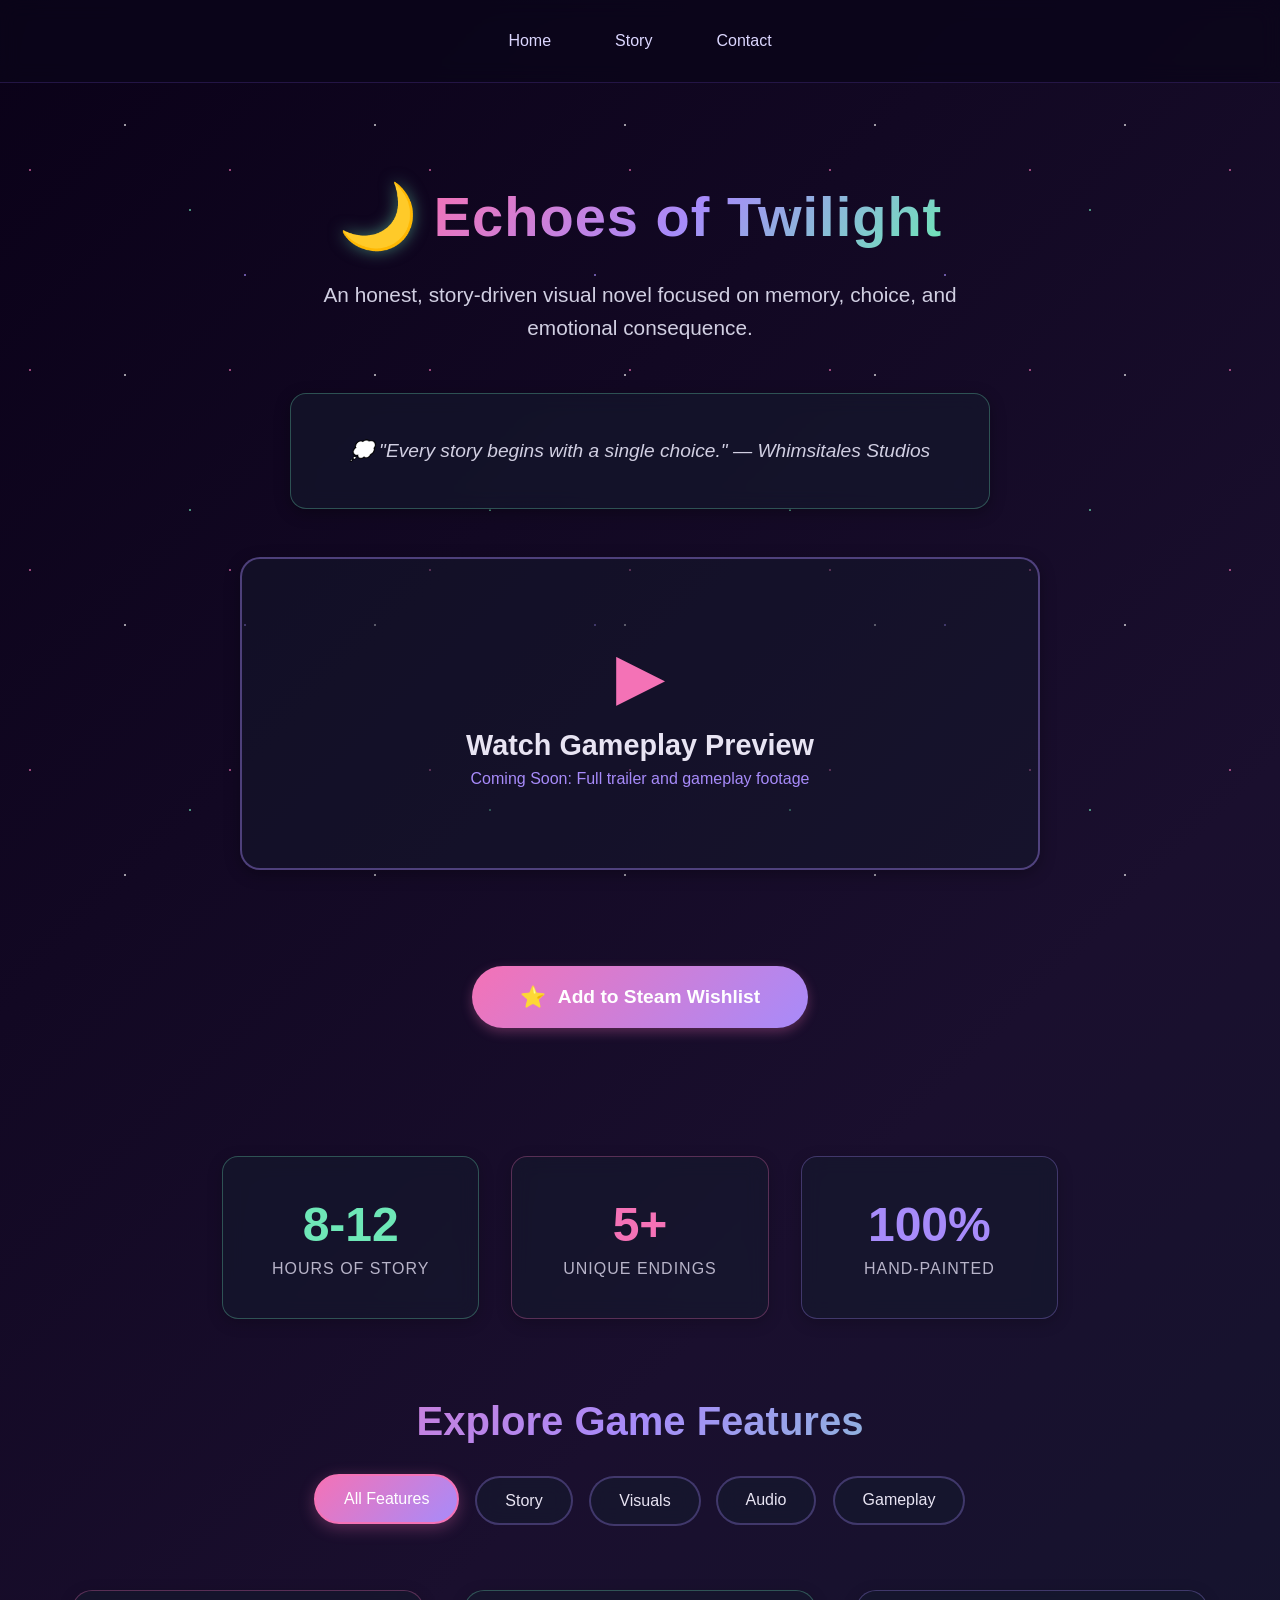
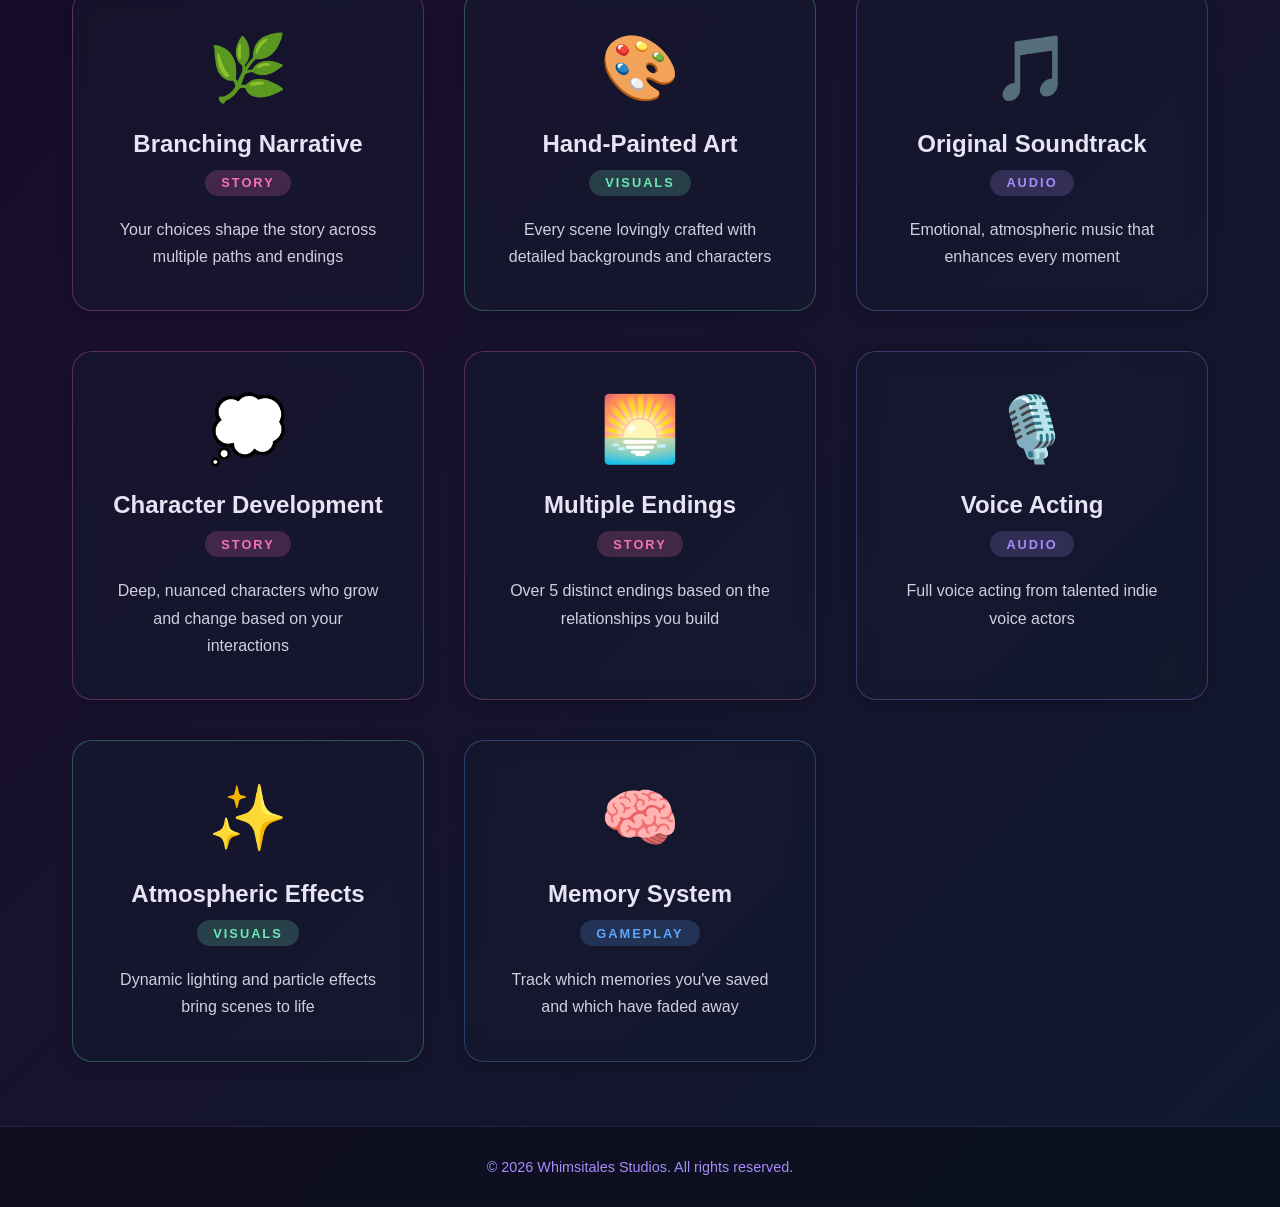
==== index.html @ ccbd85d8 "Add files via upload" ====
<!DOCTYPE html>
<html lang="en">
<head>
  <meta charset="UTF-8">
  <meta name="viewport" content="width=device-width, initial-scale=1.0">
  <title>Echoes of Twilight</title>
  <link rel="stylesheet" href="index.css">
</head>

<body>

<!-- Navigation with hamburger menu -->
<nav>
  <!-- Hamburger button (hidden on desktop, visible on mobile) -->
  <button class="hamburger" aria-label="Toggle navigation">
    <span></span>
    <span></span>
    <span></span>
  </button>
  
  <div class="nav-links">
    <a href="index.html">Home</a>
    <a href="about.html">Story</a>
    <a href="contact.html">Contact</a>
  </div>
</nav>

<main>
  <!-- Hero section with visual improvements -->
  <header class="hero">
    <div class="hero-content">
      <div class="game-logo">
        <span class="logo-icon">🌙</span>
        <h1>Echoes of Twilight</h1>
      </div>
      <p class="tagline">An honest, story-driven visual novel focused on memory, choice, and emotional consequence.</p>

      <!-- Quote of the Day - Fits narrative theme -->
      <div class="daily-quote">
        <!-- JavaScript will populate this with inspirational quote -->
      </div>

      <!-- Video placeholder with better styling -->
      <div class="video-placeholder">
        <div class="play-icon">▶</div>
        <p class="video-title">Watch Gameplay Preview</p>
        <p class="video-note">Coming Soon: Full trailer and gameplay footage</p>
      </div>

      <button class="cta-button glow">
        <span class="button-icon">⭐</span>
        Add to Steam Wishlist
      </button>
    </div>
  </header>

  <!-- Key Stats Section -->
  <section class="stats-section">
    <div class="stat-card">
      <div class="stat-number">8-12</div>
      <div class="stat-label">Hours of Story</div>
    </div>
    <div class="stat-card">
      <div class="stat-number">5+</div>
      <div class="stat-label">Unique Endings</div>
    </div>
    <div class="stat-card">
      <div class="stat-number">100%</div>
      <div class="stat-label">Hand-Painted</div>
    </div>
  </section>

  <!-- Filter Buttons for Features -->
  <section class="filter-section">
    <h2>Explore Game Features</h2>
    <div class="filter-buttons">
      <button class="filter-btn active" data-filter="all">All Features</button>
      <button class="filter-btn" data-filter="story">Story</button>
      <button class="filter-btn" data-filter="visuals">Visuals</button>
      <button class="filter-btn" data-filter="audio">Audio</button>
      <button class="filter-btn" data-filter="gameplay">Gameplay</button>
    </div>
  </section>

  <!-- Features Grid - JavaScript will dynamically render content here -->
  <!-- This section is EMPTY in HTML - JS builds it entirely -->
  <section class="features-container">
    <div class="features-grid">
      <!-- Dynamic content will be inserted here by JavaScript -->
    </div>
  </section>
</main>

<!-- Back to Top Button -->
<button class="back-to-top" aria-label="Back to top">↑</button>

<footer>
  <p>&copy; 2026 Whimsitales Studios. All rights reserved.</p>
</footer>

<!-- Link to external JavaScript file -->
<script src="index.js"></script>

</body>
</html>
---- index.css ----
/* Box model reset */
* {
  box-sizing: border-box;
  margin: 0;
  padding: 0;
}

body {
  background: linear-gradient(135deg, #0a0118 0%, #1a0f2e 50%, #0f1a2e 100%);
  color: #e8e4f3;
  font-family: 'Arial', sans-serif;
  min-height: 100vh;
  position: relative;
  overflow-x: hidden;
}

/* Visible animated background stars */
body::before {
  content: '';
  position: fixed;
  width: 100%;
  height: 100%;
  top: 0;
  left: 0;
  background-image: 
    radial-gradient(circle, #fff 1px, transparent 1px),
    radial-gradient(circle, #6ee7b7 1px, transparent 1px),
    radial-gradient(circle, #f472b6 1px, transparent 1px),
    radial-gradient(circle, #a78bfa 1px, transparent 1px);
  background-size: 250px 250px, 300px 300px, 200px 200px, 350px 350px;
  background-position: 0 0, 40px 60px, 130px 270px, 70px 100px;
  opacity: 0.6;
  z-index: 0;
  pointer-events: none;
}

@keyframes twinkle {
  0%, 100% { opacity: 0.5; }
  50% { opacity: 0.8; }
}

/* ============================================
   NAVIGATION - RESPONSIVE WITH HAMBURGER
   ============================================ */

nav {
  display: flex;
  justify-content: center;
  align-items: center;
  padding: 1.5rem 2rem;
  background: rgba(10, 5, 25, 0.8);
  backdrop-filter: blur(10px);
  border-bottom: 1px solid rgba(139, 92, 246, 0.2);
  position: sticky;
  top: 0;
  z-index: 1000;
}

/* Hamburger button (hidden on desktop) */
.hamburger {
  display: none;
  flex-direction: column;
  gap: 4px;
  background: none;
  border: none;
  cursor: pointer;
  padding: 0.5rem;
  z-index: 1000;
}

.hamburger span {
  display: block;
  width: 25px;
  height: 3px;
  background: #dcd7ff;
  transition: all 0.3s ease;
}

/* Hamburger animation when active */
.hamburger.active span:nth-child(1) {
  transform: rotate(45deg) translate(5px, 5px);
}

.hamburger.active span:nth-child(2) {
  opacity: 0;
}

.hamburger.active span:nth-child(3) {
  transform: rotate(-45deg) translate(7px, -6px);
}

/* Navigation links */
.nav-links {
  display: flex;
  gap: 2rem;
}

.nav-links a {
  color: #dcd7ff;
  text-decoration: none;
  padding: 0.5rem 1rem;
  border-radius: 4px;
  transition: all 0.3s ease;
}

.nav-links a:hover {
  color: #8b5cf6;
  background: rgba(139, 92, 246, 0.1);
}

/* Mobile styles for navigation - below 768px */
@media (max-width: 768px) {
  .hamburger {
    display: flex;
    position: absolute;
    left: 1rem;
  }
  
  .nav-links {
    position: fixed;
    top: 0;
    right: -100%;
    width: 70%;
    max-width: 300px;
    height: 100vh;
    background: rgba(10, 5, 20, 0.98);
    flex-direction: column;
    padding: 5rem 2rem 2rem;
    gap: 1rem;
    transition: right 0.3s ease;
    z-index: 999;
    border-left: 1px solid rgba(139, 92, 246, 0.3);
  }
  
  .nav-links.active {
    right: 0;
  }
  
  .nav-links a {
    padding: 1rem;
    border-bottom: 1px solid rgba(139, 92, 246, 0.2);
  }
}

/* ============================================
   HERO SECTION - REDESIGNED WITH NEW COLORS
   ============================================ */

.hero {
  text-align: center;
  padding: 6rem 2rem 4rem;
  position: relative;
  z-index: 1;
}

.hero-content {
  max-width: 900px;
  margin: 0 auto;
}

/* Game Logo */
.game-logo {
  display: flex;
  align-items: center;
  justify-content: center;
  gap: 1rem;
  margin-bottom: 1.5rem;
}

.logo-icon {
  font-size: 4rem;
  filter: drop-shadow(0 0 8px rgba(110, 231, 183, 0.5));
  animation: float 3s ease-in-out infinite;
}

@keyframes float {
  0%, 100% { transform: translateY(0px); }
  50% { transform: translateY(-10px); }
}

.hero h1 {
  font-size: 3.5rem;
  margin: 0;
  background: linear-gradient(135deg, #f472b6 0%, #a78bfa 50%, #6ee7b7 100%);
  -webkit-background-clip: text;
  -webkit-text-fill-color: transparent;
  background-clip: text;
  font-weight: bold;
  letter-spacing: 1px;
}

.tagline {
  font-size: 1.3rem;
  margin-bottom: 3rem;
  color: #d1cfe2;
  max-width: 700px;
  margin-left: auto;
  margin-right: auto;
  line-height: 1.6;
  font-weight: 300;
}

/* Daily Quote Section */
.daily-quote {
  background: rgba(20, 25, 45, 0.6);
  border: 1px solid rgba(110, 231, 183, 0.3);
  border-radius: 16px;
  padding: 2.5rem 2rem;
  margin: 3rem auto;
  max-width: 700px;
  backdrop-filter: blur(10px);
  box-shadow: 0 4px 16px rgba(0, 0, 0, 0.3);
}

.quote-content {
  text-align: center;
}

.quote-icon {
  font-size: 2.5rem;
  margin-bottom: 1rem;
  opacity: 0.9;
}

.quote-text {
  font-size: 1.3rem;
  font-style: italic;
  color: #e8e4f3;
  line-height: 1.8;
  margin: 1.5rem 0;
  border: none;
  padding: 0;
}

.quote-author {
  font-size: 1rem;
  color: #6ee7b7;
  margin-top: 1rem;
  font-weight: 500;
}

.quote-label {
  font-size: 0.85rem;
  color: #a78bfa;
  text-transform: uppercase;
  letter-spacing: 2px;
  margin-top: 1rem;
}

.quote-fallback {
  font-size: 1.2rem;
  font-style: italic;
  color: #d1cfe2;
  line-height: 1.8;
}

.loading {
  color: #a78bfa;
  font-style: italic;
  font-size: 1.1rem;
}

/* Video Placeholder - Toned Down */
.video-placeholder {
  background: rgba(20, 25, 45, 0.5);
  border: 2px solid rgba(167, 139, 250, 0.4);
  border-radius: 20px;
  padding: 5rem 2rem;
  margin: 3rem auto;
  max-width: 800px;
  position: relative;
  overflow: hidden;
  cursor: pointer;
  transition: all 0.3s ease;
  box-shadow: 0 4px 16px rgba(0, 0, 0, 0.3);
}

.video-placeholder:hover {
  border-color: #a78bfa;
  box-shadow: 0 6px 24px rgba(167, 139, 250, 0.3);
  transform: translateY(-5px);
}

.play-icon {
  font-size: 4rem;
  color: #f472b6;
  margin-bottom: 1rem;
}

.video-title {
  font-size: 1.8rem;
  margin-bottom: 0.5rem;
  color: #e8e4f3;
  font-weight: bold;
}

.video-note {
  font-size: 1rem;
  color: #a78bfa;
  margin-top: 0.5rem;
}

/* CTA Button - Less Glow */
.cta-button {
  background: linear-gradient(135deg, #f472b6 0%, #a78bfa 100%);
  color: white;
  border: none;
  padding: 1.2rem 3rem;
  border-radius: 50px;
  font-size: 1.2rem;
  cursor: pointer;
  margin-top: 3rem;
  font-weight: bold;
  display: inline-flex;
  align-items: center;
  gap: 0.75rem;
  box-shadow: 0 4px 12px rgba(244, 114, 182, 0.3);
  transition: all 0.3s ease;
}

.cta-button:hover {
  transform: translateY(-3px);
  box-shadow: 0 6px 20px rgba(244, 114, 182, 0.4);
}

.button-icon {
  font-size: 1.3rem;
}

/* ============================================
   STATS SECTION - NEW COLOR PALETTE
   ============================================ */

.stats-section {
  display: grid;
  grid-template-columns: repeat(3, 1fr);
  gap: 2rem;
  max-width: 900px;
  margin: 4rem auto;
  padding: 0 2rem;
}

.stat-card {
  background: rgba(20, 25, 45, 0.6);
  padding: 2.5rem 2rem;
  border-radius: 16px;
  text-align: center;
  border: 1px solid rgba(110, 231, 183, 0.3);
  backdrop-filter: blur(10px);
  transition: all 0.3s ease;
  box-shadow: 0 4px 16px rgba(0, 0, 0, 0.2);
}

.stat-card:hover {
  transform: translateY(-8px);
  border-color: #6ee7b7;
  box-shadow: 0 6px 24px rgba(110, 231, 183, 0.2);
}

.stat-card:nth-child(2) {
  border-color: rgba(244, 114, 182, 0.3);
}

.stat-card:nth-child(2):hover {
  border-color: #f472b6;
  box-shadow: 0 6px 24px rgba(244, 114, 182, 0.2);
}

.stat-card:nth-child(3) {
  border-color: rgba(167, 139, 250, 0.3);
}

.stat-card:nth-child(3):hover {
  border-color: #a78bfa;
  box-shadow: 0 6px 24px rgba(167, 139, 250, 0.2);
}

.stat-number {
  font-size: 3rem;
  font-weight: bold;
  color: #e8e4f3;
  margin-bottom: 0.5rem;
}

.stat-card:nth-child(1) .stat-number {
  color: #6ee7b7;
}

.stat-card:nth-child(2) .stat-number {
  color: #f472b6;
}

.stat-card:nth-child(3) .stat-number {
  color: #a78bfa;
}

.stat-label {
  font-size: 1rem;
  color: #b8b4c9;
  text-transform: uppercase;
  letter-spacing: 1px;
  font-weight: 500;
}

/* ============================================
   FILTER SECTION - NEW COLORS
   ============================================ */

.filter-section {
  max-width: 1200px;
  margin: 5rem auto 3rem;
  padding: 0 2rem;
  text-align: center;
}

.filter-section h2 {
  font-size: 2.5rem;
  background: linear-gradient(135deg, #f472b6 0%, #a78bfa 50%, #6ee7b7 100%);
  -webkit-background-clip: text;
  -webkit-text-fill-color: transparent;
  background-clip: text;
  margin-bottom: 2rem;
  font-weight: bold;
}

.filter-buttons {
  display: flex;
  gap: 1rem;
  justify-content: center;
  flex-wrap: wrap;
}

.filter-btn {
  background: rgba(20, 25, 45, 0.6);
  color: #e8e4f3;
  border: 2px solid rgba(167, 139, 250, 0.3);
  padding: 0.85rem 1.75rem;
  border-radius: 50px;
  cursor: pointer;
  transition: all 0.3s ease;
  font-size: 1rem;
  font-weight: 500;
  backdrop-filter: blur(10px);
}

.filter-btn:hover {
  background: rgba(167, 139, 250, 0.2);
  border-color: #a78bfa;
  transform: translateY(-2px);
}

.filter-btn.active {
  background: linear-gradient(135deg, #f472b6 0%, #a78bfa 100%);
  border-color: #f472b6;
  color: white;
  box-shadow: 0 4px 16px rgba(244, 114, 182, 0.3);
  transform: translateY(-2px);
}

/* ============================================
   DYNAMIC FEATURES GRID - NEW COLORS
   ============================================ */

.features-container {
  max-width: 1200px;
  margin: 4rem auto;
  padding: 0 2rem;
}

/* Grid layout for feature cards */
.features-grid {
  display: grid;
  grid-template-columns: repeat(auto-fit, minmax(300px, 1fr));
  gap: 2.5rem;
  margin: 3rem 0;
}

.feature-card {
  background: rgba(20, 25, 45, 0.6);
  padding: 2.5rem;
  border-radius: 20px;
  border: 1px solid rgba(167, 139, 250, 0.3);
  text-align: center;
  transition: all 0.3s ease;
  backdrop-filter: blur(10px);
  box-shadow: 0 4px 16px rgba(0, 0, 0, 0.2);
}

.feature-card:hover {
  transform: translateY(-10px);
  border-color: #a78bfa;
  box-shadow: 0 8px 32px rgba(167, 139, 250, 0.3);
}

/* Different colors for different categories */
.feature-card[data-category="story"] {
  border-color: rgba(244, 114, 182, 0.3);
}

.feature-card[data-category="story"]:hover {
  border-color: #f472b6;
}

.feature-card[data-category="visuals"] {
  border-color: rgba(110, 231, 183, 0.3);
}

.feature-card[data-category="visuals"]:hover {
  border-color: #6ee7b7;
}

.feature-card[data-category="audio"] {
  border-color: rgba(167, 139, 250, 0.3);
}

.feature-card[data-category="audio"]:hover {
  border-color: #a78bfa;
}

.feature-card[data-category="gameplay"] {
  border-color: rgba(96, 165, 250, 0.3);
}

.feature-card[data-category="gameplay"]:hover {
  border-color: #60a5fa;
}

.feature-icon {
  font-size: 4rem;
  margin-bottom: 1.5rem;
}

.feature-card h3 {
  color: #e8e4f3;
  margin-bottom: 0.75rem;
  font-size: 1.5rem;
  font-weight: bold;
}

.feature-category {
  font-size: 0.8rem;
  text-transform: uppercase;
  letter-spacing: 2px;
  margin-bottom: 1.25rem;
  font-weight: 600;
  display: inline-block;
  padding: 0.35rem 1rem;
  background: rgba(167, 139, 250, 0.2);
  border-radius: 20px;
}

.feature-card[data-category="story"] .feature-category {
  color: #f472b6;
  background: rgba(244, 114, 182, 0.2);
}

.feature-card[data-category="visuals"] .feature-category {
  color: #6ee7b7;
  background: rgba(110, 231, 183, 0.2);
}

.feature-card[data-category="audio"] .feature-category {
  color: #a78bfa;
  background: rgba(167, 139, 250, 0.2);
}

.feature-card[data-category="gameplay"] .feature-category {
  color: #60a5fa;
  background: rgba(96, 165, 250, 0.2);
}

.feature-description {
  color: #d1cfe2;
  font-size: 1rem;
  line-height: 1.7;
}

/* ============================================
   BACK TO TOP BUTTON
   ============================================ */

.back-to-top {
  position: fixed;
  bottom: 2rem;
  right: 2rem;
  width: 50px;
  height: 50px;
  background: #8b5cf6;
  color: white;
  border: none;
  border-radius: 50%;
  font-size: 1.5rem;
  cursor: pointer;
  opacity: 0;
  visibility: hidden;
  transition: all 0.3s ease;
  z-index: 100;
  box-shadow: 0 4px 15px rgba(139, 92, 246, 0.4);
}

.back-to-top.visible {
  opacity: 1;
  visibility: visible;
}

.back-to-top:hover {
  background: #a78bfa;
  transform: translateY(-3px);
  box-shadow: 0 6px 20px rgba(139, 92, 246, 0.6);
}

/* ============================================
   FOOTER
   ============================================ */

footer {
  text-align: center;
  padding: 2rem;
  margin-top: 4rem;
  background: rgba(0, 0, 0, 0.3);
  border-top: 1px solid rgba(139, 92, 246, 0.2);
}

footer p {
  color: #a78bfa;
  font-size: 0.9rem;
}

/* ============================================
   RESPONSIVE DESIGN
   ============================================ */

@media (max-width: 768px) {
  .hero h1 {
    font-size: 2.5rem;
  }
  
  .tagline {
    font-size: 1.1rem;
  }
  
  .filter-section h2 {
    font-size: 1.8rem;
  }
  
  .stats-section {
    grid-template-columns: 1fr;
    gap: 1.5rem;
  }
  
  .daily-quote {
    padding: 2rem 1.5rem;
  }
  
  .quote-text {
    font-size: 1.1rem;
  }
  
  .video-placeholder {
    padding: 4rem 1.5rem;
  }
  
  .cta-button {
    padding: 1rem 2rem;
    font-size: 1rem;
  }
  
  .back-to-top {
    bottom: 1rem;
    right: 1rem;
    width: 45px;
    height: 45px;
  }
}
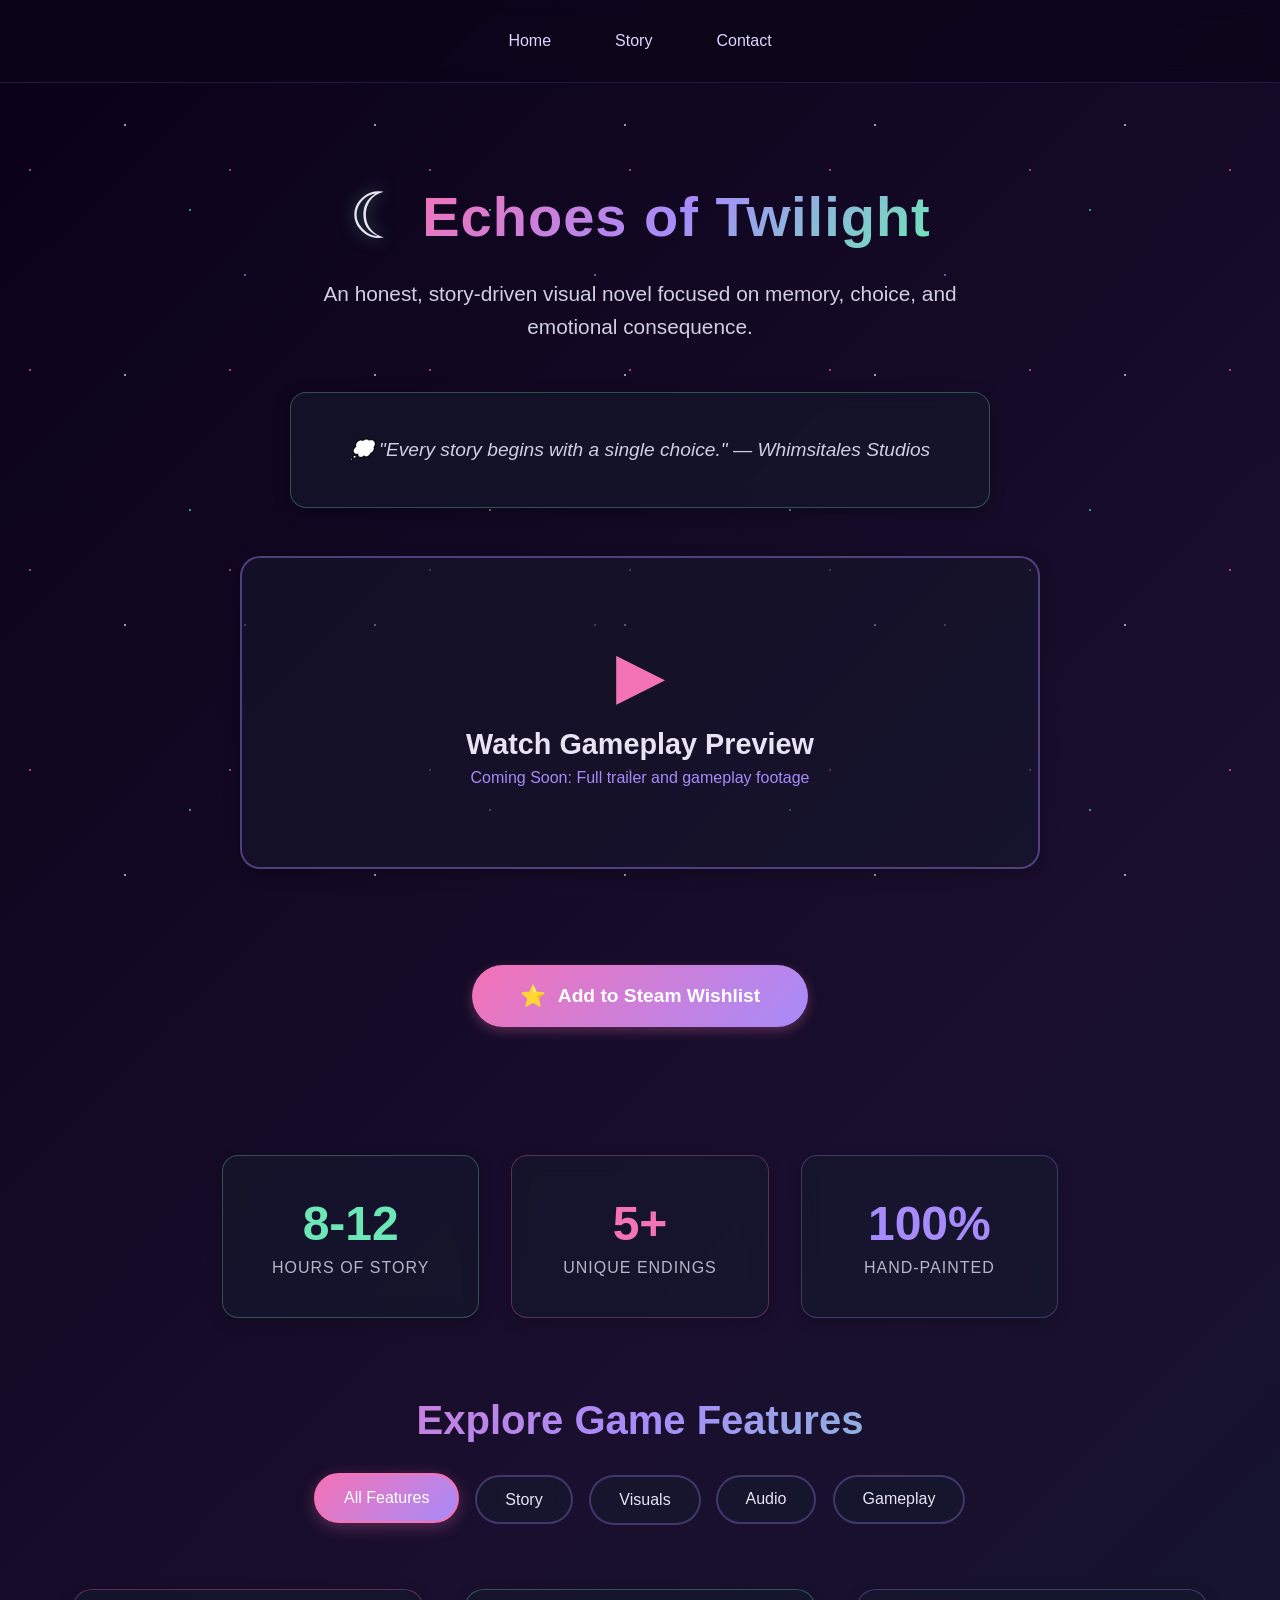
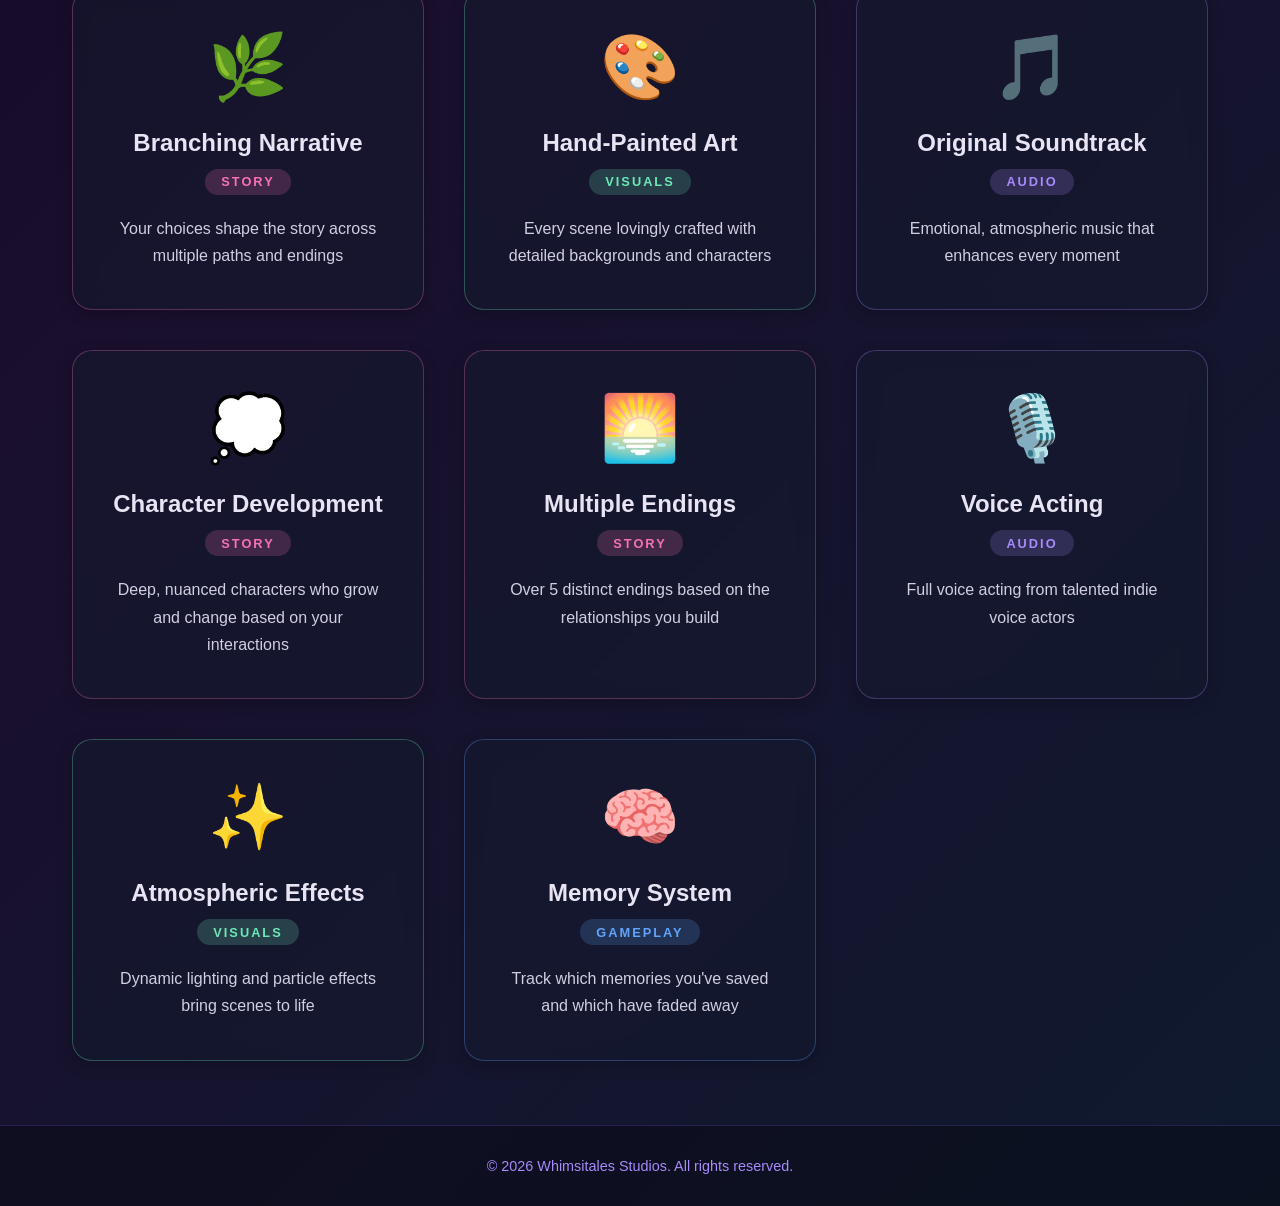
==== commit 833e52c5: "Update index.html" ====
--- a/index.html
+++ b/index.html
@@ -30,7 +30,7 @@
   <header class="hero">
     <div class="hero-content">
       <div class="game-logo">
-        <span class="logo-icon">🌙</span>
+        <span class="logo-icon">☾</span>
         <h1>Echoes of Twilight</h1>
       </div>
       <p class="tagline">An honest, story-driven visual novel focused on memory, choice, and emotional consequence.</p>
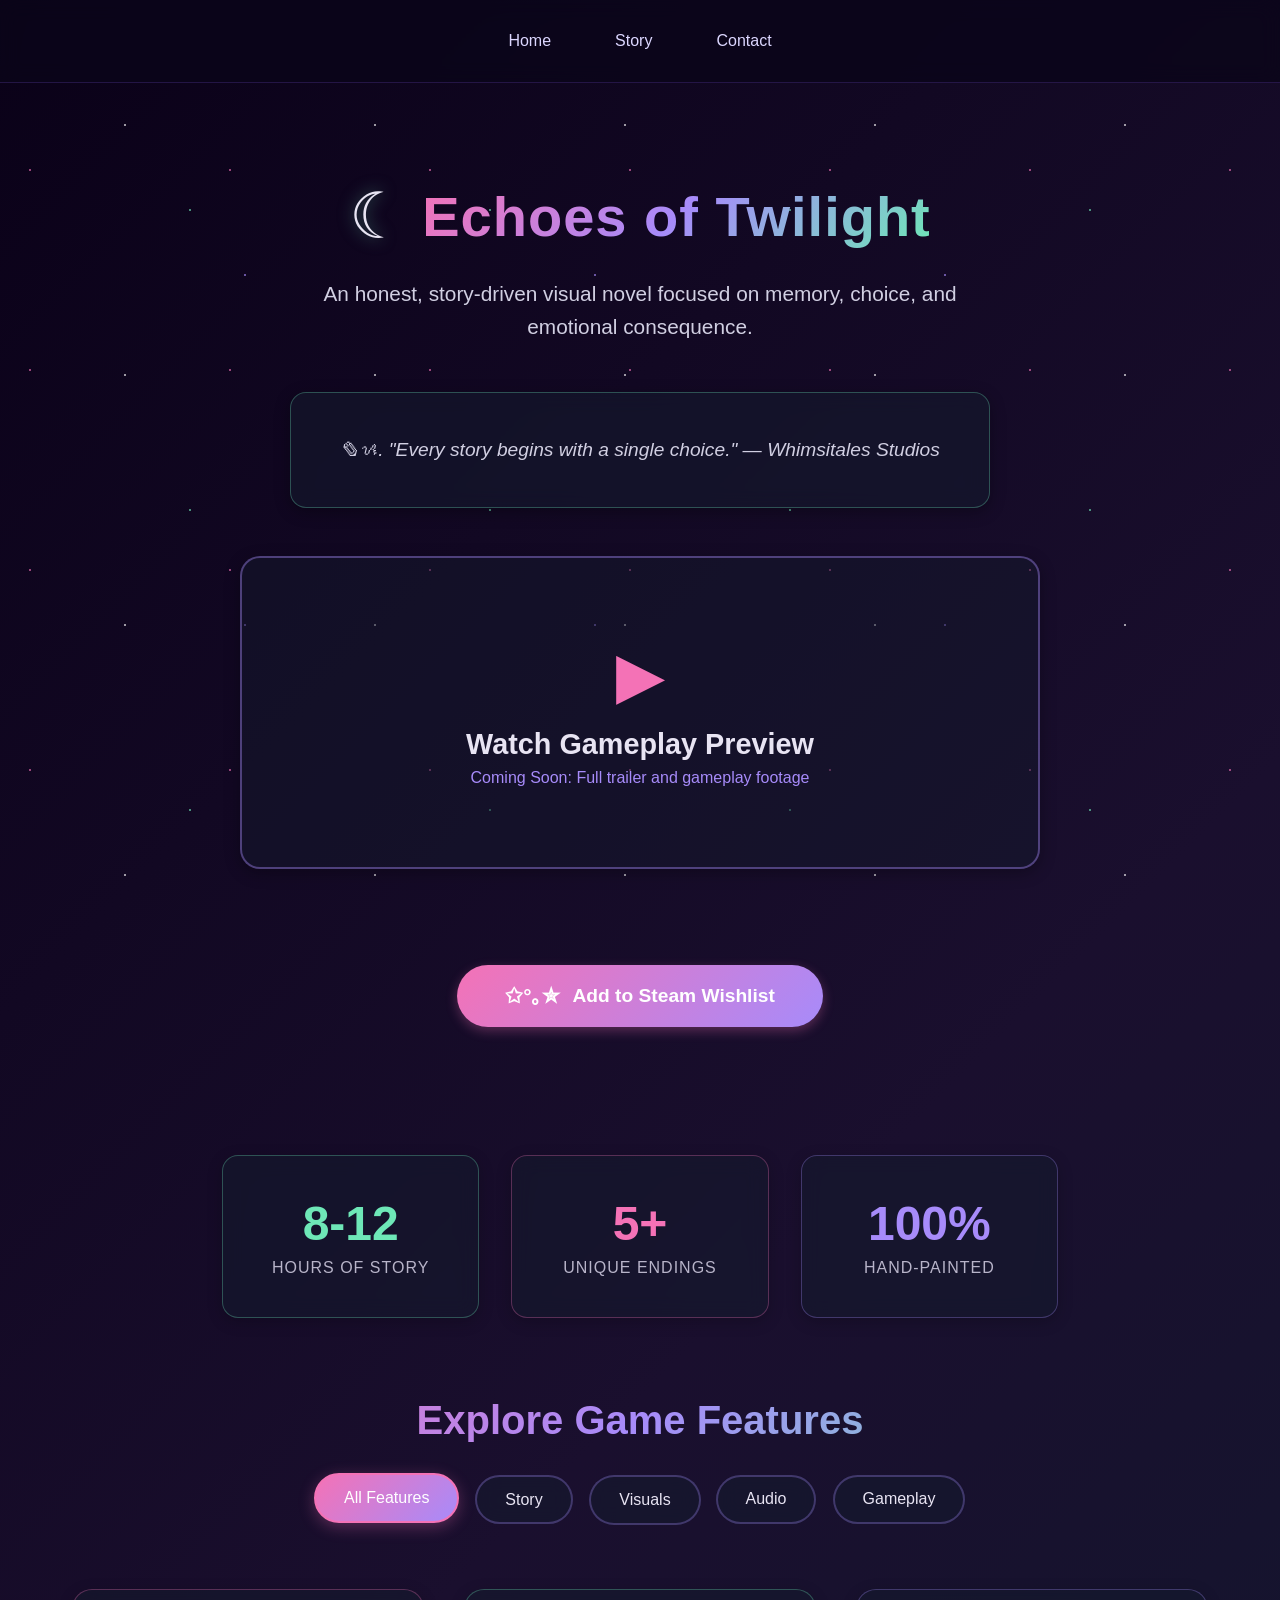
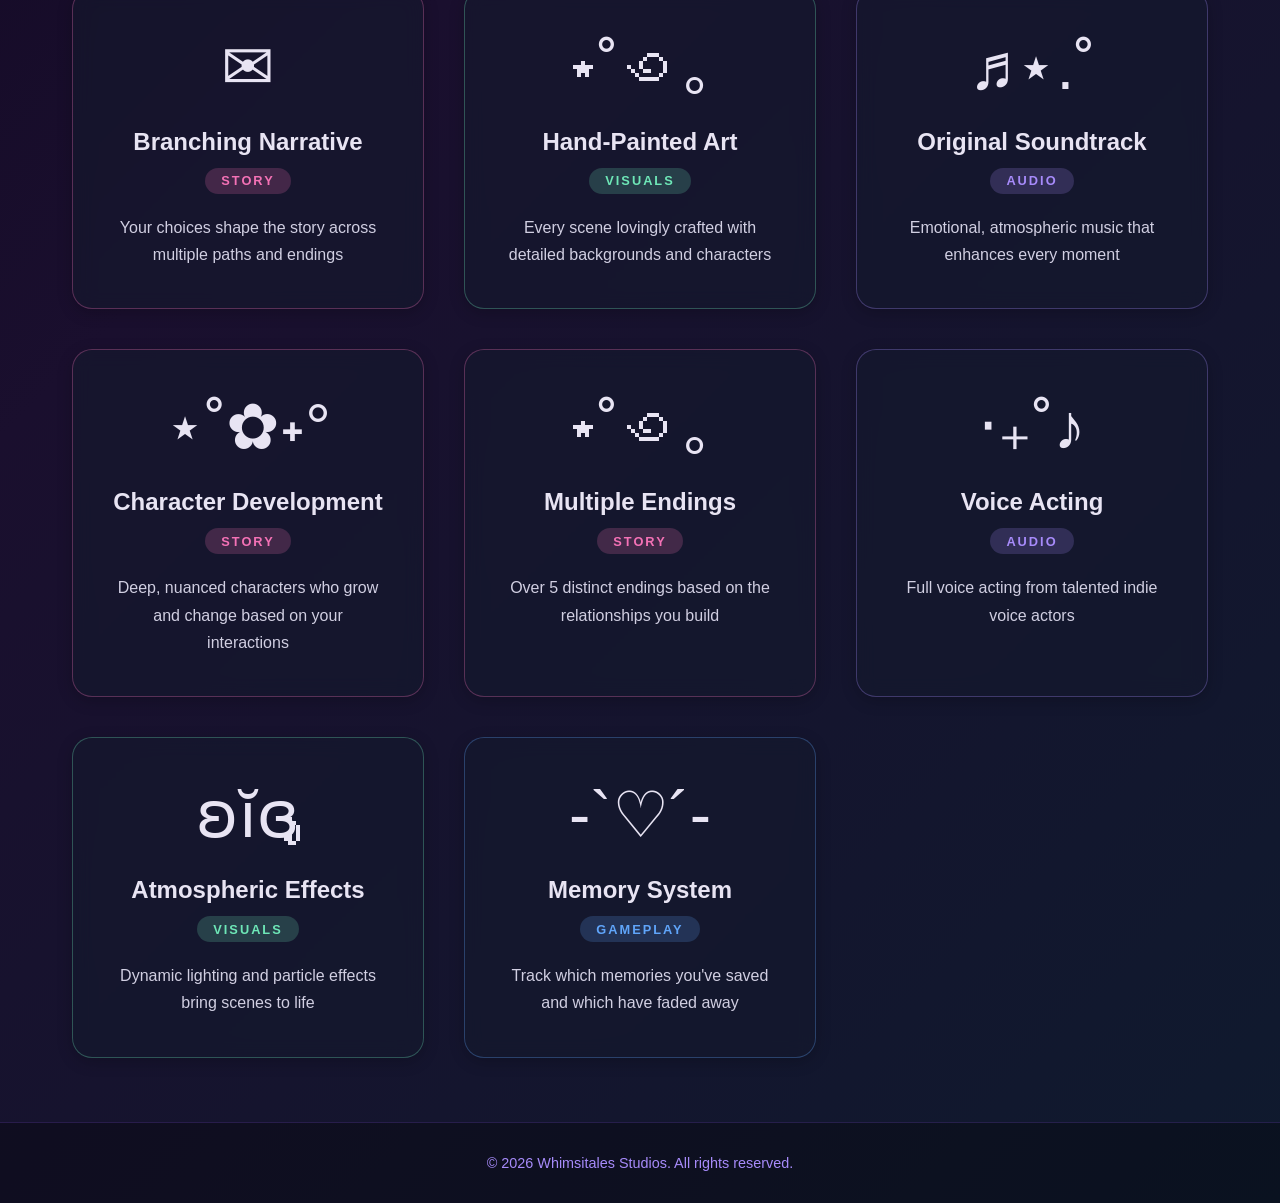
==== commit 588203a2: "Update index.html" ====
--- a/index.html
+++ b/index.html
@@ -48,7 +48,7 @@
       </div>
 
       <button class="cta-button glow">
-        <span class="button-icon">⭐</span>
+        <span class="button-icon">✩°｡✮</span>
         Add to Steam Wishlist
       </button>
     </div>
